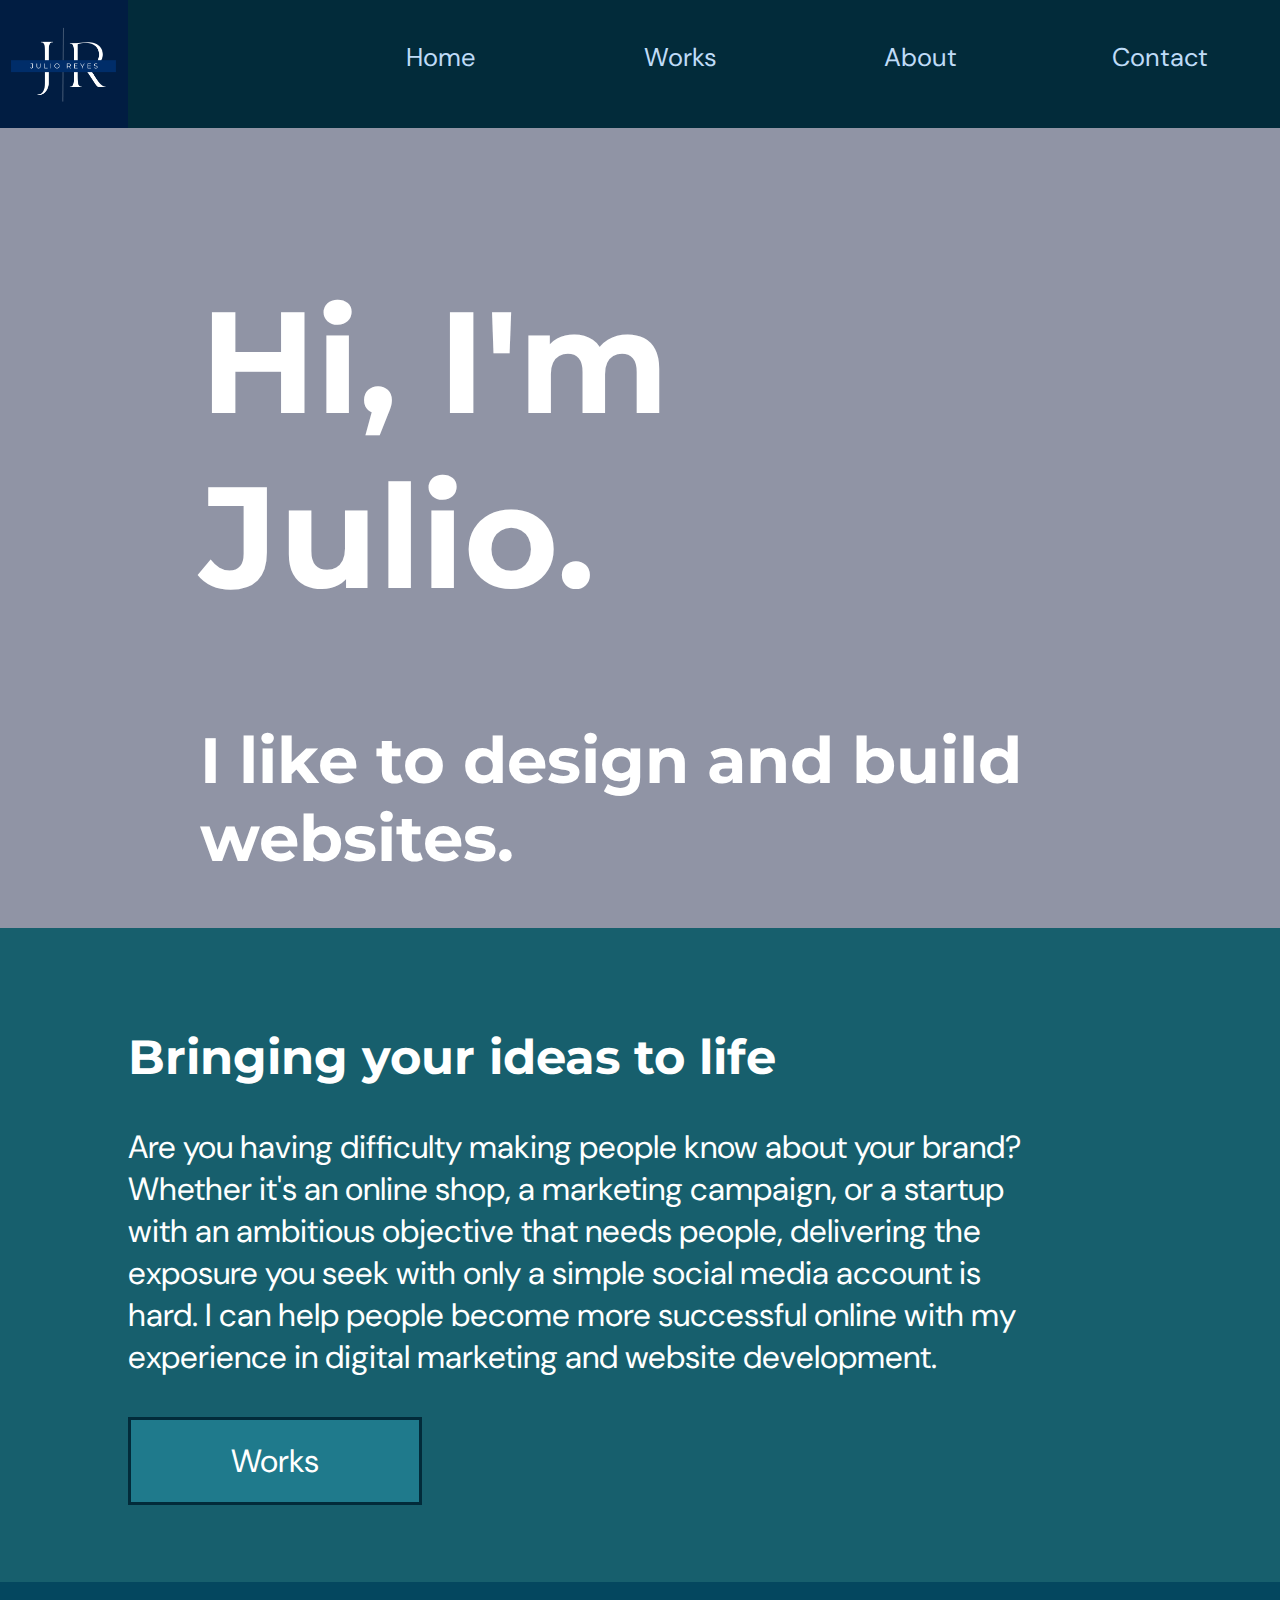
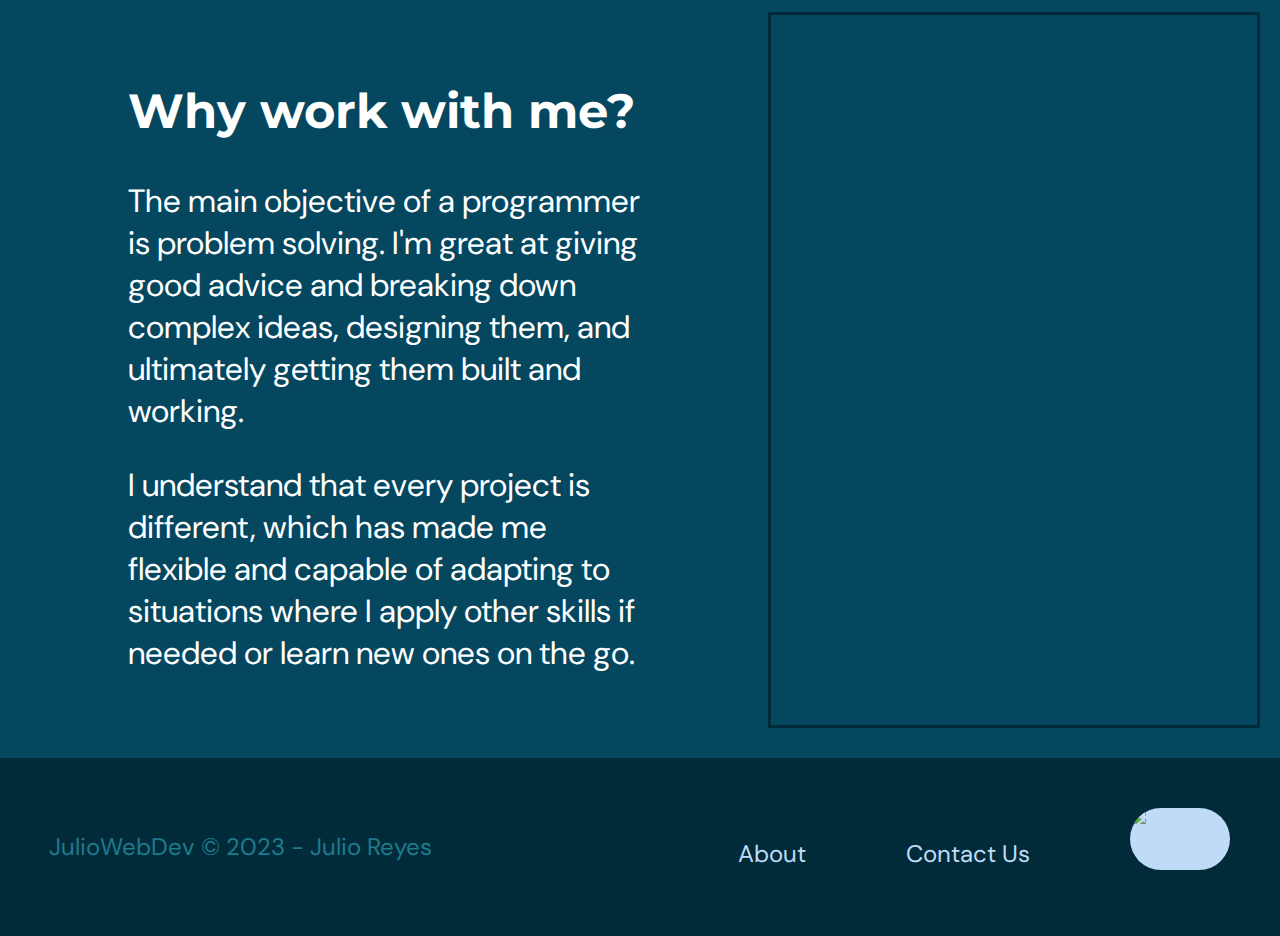
==== juliowebdev/index.html @ b4031e8c "Added CSS to homepage" ====
<!DOCTYPE html>
<html lang="en">
<head>
    <meta charset="UTF-8">
    <meta http-equiv="X-UA-Compatible" content="IE=edge">
    <meta name="viewport" content="width=device-width, initial-scale=1.0">
    <title>JulioWebDev</title>
    <link rel="stylesheet" href="styles/style.css">
</head>
<body>
    <div id="content">
        <header>
            <a id="logo_link" href="index.html">
                <img class="logo" src="images/logo.png" alt="Julio Reyes Logo">
            </a>
            <nav>
                <a href="index.html">Home</a>
                <a href="works.html">Works</a>
                <a href="about.html">About</a>
                <a href="contact.html">Contact</a>
            </nav>
        </header>
        <div id="hero">
            <div id="hero-box">
                <img id="hero-img" src="images/hero.jpg" alt="Computer with web designs">
            </div>
            <div id="hero-box-shading"></div>
            <section id="hero-msg">
                <h1 class="home-title">Hi, I'm Julio.</h1>
                <h4>I like to design and build websites.</h4>
            </section>
        </div>
        <main class="home-grid">
            <div id="home-works-bg"></div>
                <section class="home-works">
                    <h2>Bringing your ideas to life</h2>
                    <p>  Are you having difficulty making people know about your brand? Whether it's an online shop, a marketing campaign, or a startup with an ambitious objective that needs people, delivering the exposure you seek with only a simple social media account is hard.
                        I can help people become more successful online with my experience in digital marketing and website development.</p>
                    <div></div>
                    <a href="works.html">Works</a>
                    <div></div>
                </section>
            <div id="home-workwithme-bg"></div>
                    <section class="home-workwithme">
                        <h2>Why work with me?</h2>
                        <p>The main objective of a programmer is problem solving. I'm great at giving good advice and breaking down complex ideas, designing them, and ultimately getting them built and working.</p>
                        <p>I understand that every project is different, which has made me flexible and capable of adapting to situations where I apply other skills if needed or learn new ones on the go.</p>
                    </section>
                    <section class="planning">
                        <img src="images/planing.jpg" alt="Tablet with website design plan">
                    </section>
                    <div></div>
        </main>
        <footer>
            <p>JulioWebDev &copy; 2023 - Julio Reyes</p>
            <section class="footer-links">
            <a href="about.html">About</a>
            <a href="contact.html">Contact Us</a>
            </section>
            <div class="social">
                <a href="https://www.github.com/julioreyes27" target="_blank">
                    <img src="images/github_logo.png" alt="github icon">
                </a>
            </div>
        </footer>
    </div>
</body>
</html>
---- juliowebdev/styles/style.css ----
@import url('https://fonts.googleapis.com/css2?family=DM+Sans&family=Montserrat:wght@700&display=swap');

:root {
  /* change the values below to your colors from your palette */
  --primary-color: #022b3a   ;
  --secondary-color: #1f7a8c ;
  --accent1-color: #bfdbf7;
  --accent2-color: #e1e5f2;

  /* change the values below to your chosen font(s) */
  --heading-font: Montserrat;
  --paragraph-font: "DM Sans", Helvetica, sans-serif;

  /* these colors below should be chosen from among your palette colors above */
  --headline-color-on-white: #1f7a8c;  /* headlines on a white background */ 
  --headline-color-on-color: white; /* headlines on a colored background */ 
  --paragraph-color-on-white: #1f7a8c; /* paragraph text on a white background */ 
  --paragraph-color-on-color: white; /* paragraph text on a colored background */ 
  --paragraph-background-color: #1f7a8c  ;
  --nav-link-color: #bfdbf7;
  --nav-background-color: #022b3a;
  --nav-hover-link-color: white;
  --nav-hover-background-color: #1f7a8c;
}
body {
  max-width: 1600px;
  margin: 0 auto;
  padding: 0;
}
header {
  display: grid;
  grid-template-columns: 128px auto;
  background-color: var(--nav-background-color) 
}
.logo {
  width: 128px
}
#logo_link {
  height: 128px;
}
h1, h2, h3, h4, h5, h6 {
  font-family: var(--heading-font);
  color: var(--headline-color-on-white);
}
p {
  font-family: var(--paragraph-font);
  color: var(--paragraph-color-on-white);
  padding: 1em;
}
a {
  font-family: var(--paragraph-font);
  text-decoration: none;
}
nav {
  background-color: var(--nav-background-color);
  line-height: 3em;
  justify-content: right;
  text-align: center;
  font-size: 1.6em;
  list-style-type: none;
  display: flex;
}
nav a {
  min-width: 120px;
  text-decoration: none;
  padding: 10px;
  padding-top: 20px;
  font-family: var(--paragraph-font);
  margin-left: 50px;
  margin-right: 50px;
}
nav a:link, nav a:visited {
  color: var(--nav-link-color);
}
nav a:hover {
  color: var(--nav-hover-link-color);
  background-color: var(--nav-hover-background-color);
}
#hero{
  display: grid;
  grid-template-columns: 200px 3fr 200px;
  grid-template-rows: 1fr 1fr;
  margin-top: -100px; 
  height: 900px;
  overflow: hidden;
}
#hero-box {
  grid-column: 1/4;
  grid-row: 1/3;
  z-index: -2;
}
#hero-box-shading {
  background-color: rgba(13, 21, 58, 0.459);
  grid-column: 1/4;
  grid-row: 1/3;
  z-index: -1;
}
#hero-msg{
  grid-area: 1/2/2/3;
  justify-self: left;
  align-self: center;
  margin-top: 150px;
}
#hero-msg h4 {
  color: white;
  font-size: 4em;
}       
.home-title {
  font-size: 9em;
  color: white;
}
#hero-img {
  width: 100%;
}
.home-grid {
  display: grid;
  grid-template-columns: repeat(10, 1fr);
}
#home-works-bg {
  grid-column: 1/11;
  grid-row: 1/2;
  height: auto;
  background: #175f6d;
}
.home-works {
  grid-column: 2/9;
  grid-row: 1/2;
}
.home-works h2, .home-works p, .home-works a{
  color: white;
  font-size: 200%;
}
.home-works h2{
  margin-top: 100px;
  font-size: 300%;
}
.home-works p{
  padding: 0;
}
.home-works a{
  padding: 20px 100px;
  background-color: #1f7a8c;
  border: solid #022b3a;
}
.home-works div:nth-of-type(1){
  height: 30px;
}
.home-works div:nth-of-type(2){
  height: 100px;
}
#home-workwithme-bg {
  grid-column: 1/11;
  grid-row: 2/3;
  height: auto;
  background: #04475f;
}
.home-workwithme {
  grid-column: 2/6;
  grid-row: 2/3;
}
.home-workwithme h2, .home-workwithme p{
  color: white;
  font-size: 200%;
  padding: 0;
}
.home-workwithme h2{
  margin-top: 100px;
  font-size: 300%;
}
.planning {
  grid-column: 7/11;
  grid-row: 2/3;
  width: 95%;
  height: 710px;
  overflow: hidden;
  margin-top: 30px;
  margin-bottom: 30px;
  border: solid #022b3a;
}
.planning img{
  height: 730px;
  margin-top: -20px;
  margin-left: -265px;
}
footer {
  background-color: var(--nav-background-color); 
  color: #002c7d;
  padding: 25px 25px;
  display: grid;
  grid-template-columns: 500px auto 200px;
  height: 128px;
}
.footer-links {
  display: flex;
  justify-content: right;
  align-content: center;
  list-style-type: none;
  margin-top: 30px;
}
footer p, footer a{
  font-size: 1.5em; 
}    
footer a {
  text-decoration: none;
  padding: 25px;
  height: 30px;
  margin-left: 50px;

}
footer a:link, footer a:visited {
  color: var(--nav-link-color);
}
footer a:hover {
  color: var(--nav-hover-link-color);
  background-color: var(--nav-hover-background-color);
  border-radius: 100px;
}
.social img {
  background-color: var(--nav-link-color);
  width: 80px;
  border-radius: 100px;
}
.social a {
  display: inline-block;
  height: 80px;
  margin-left: 50px;
}
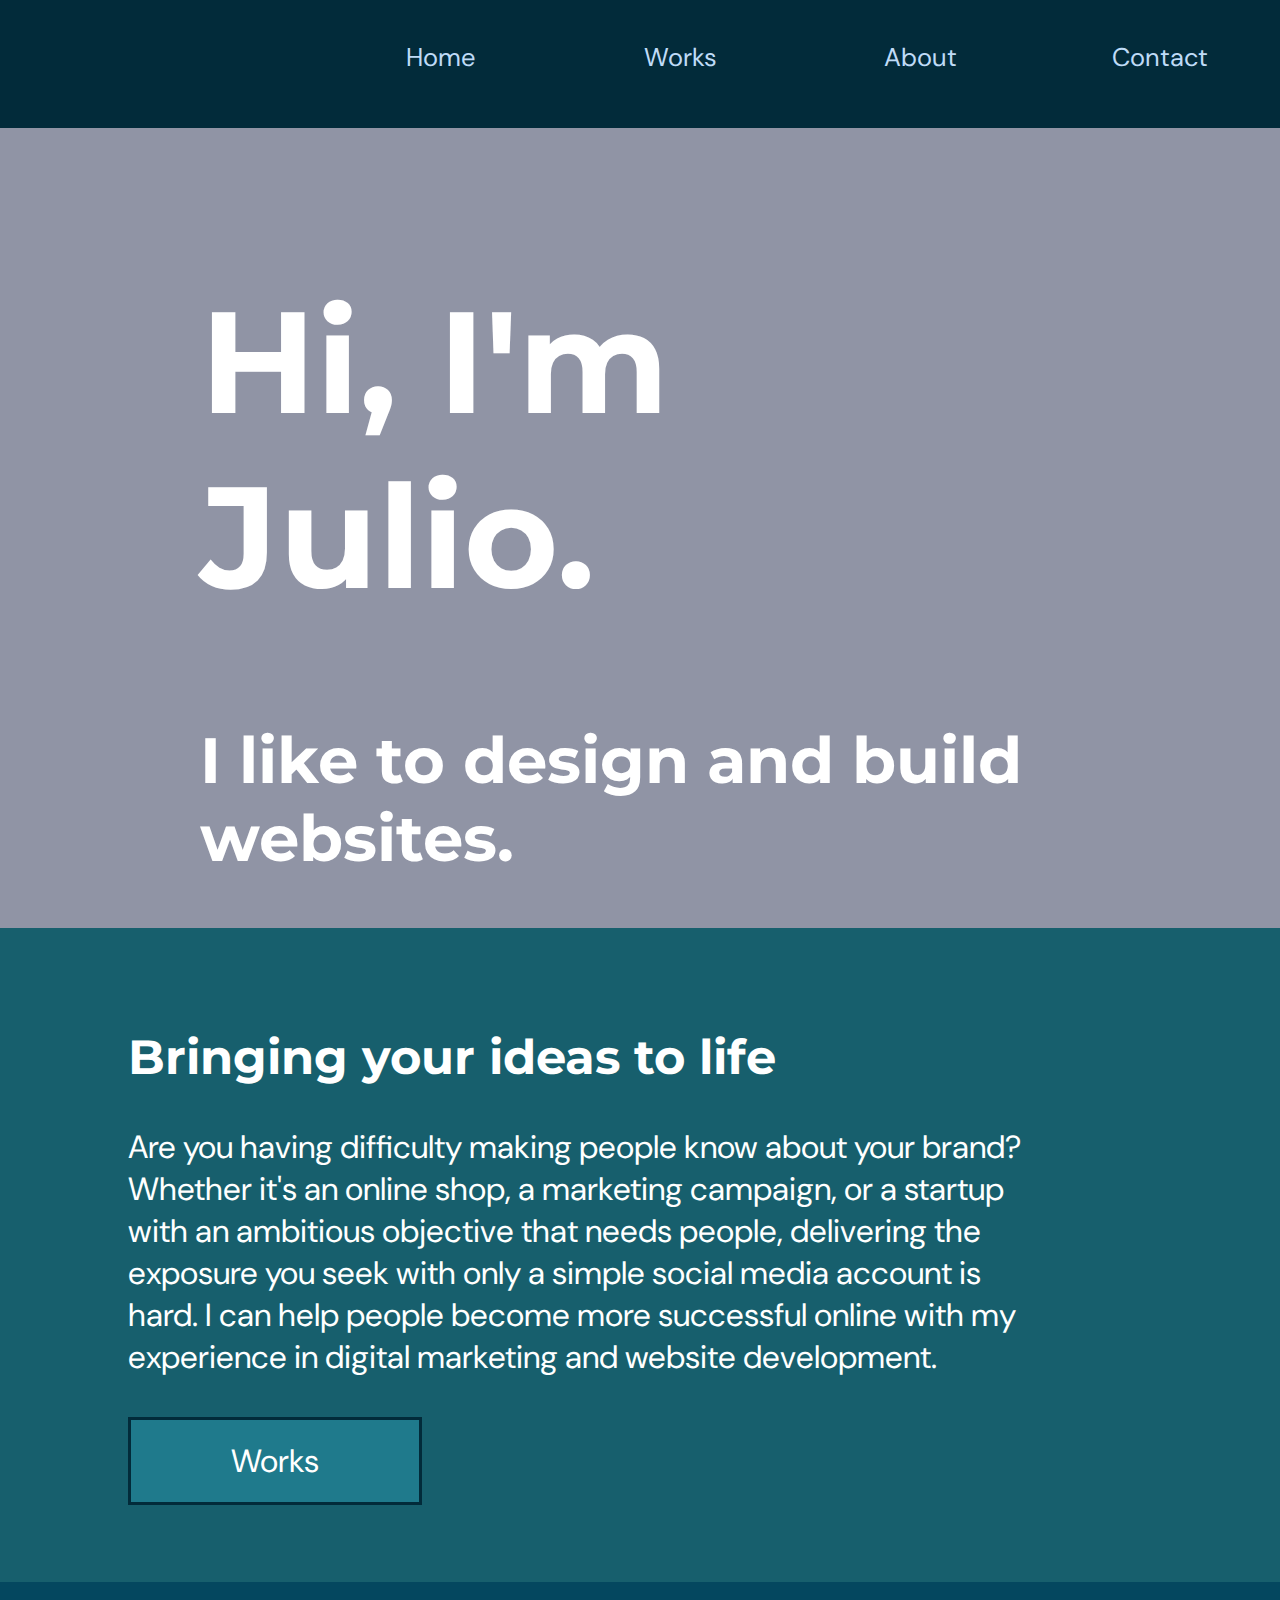
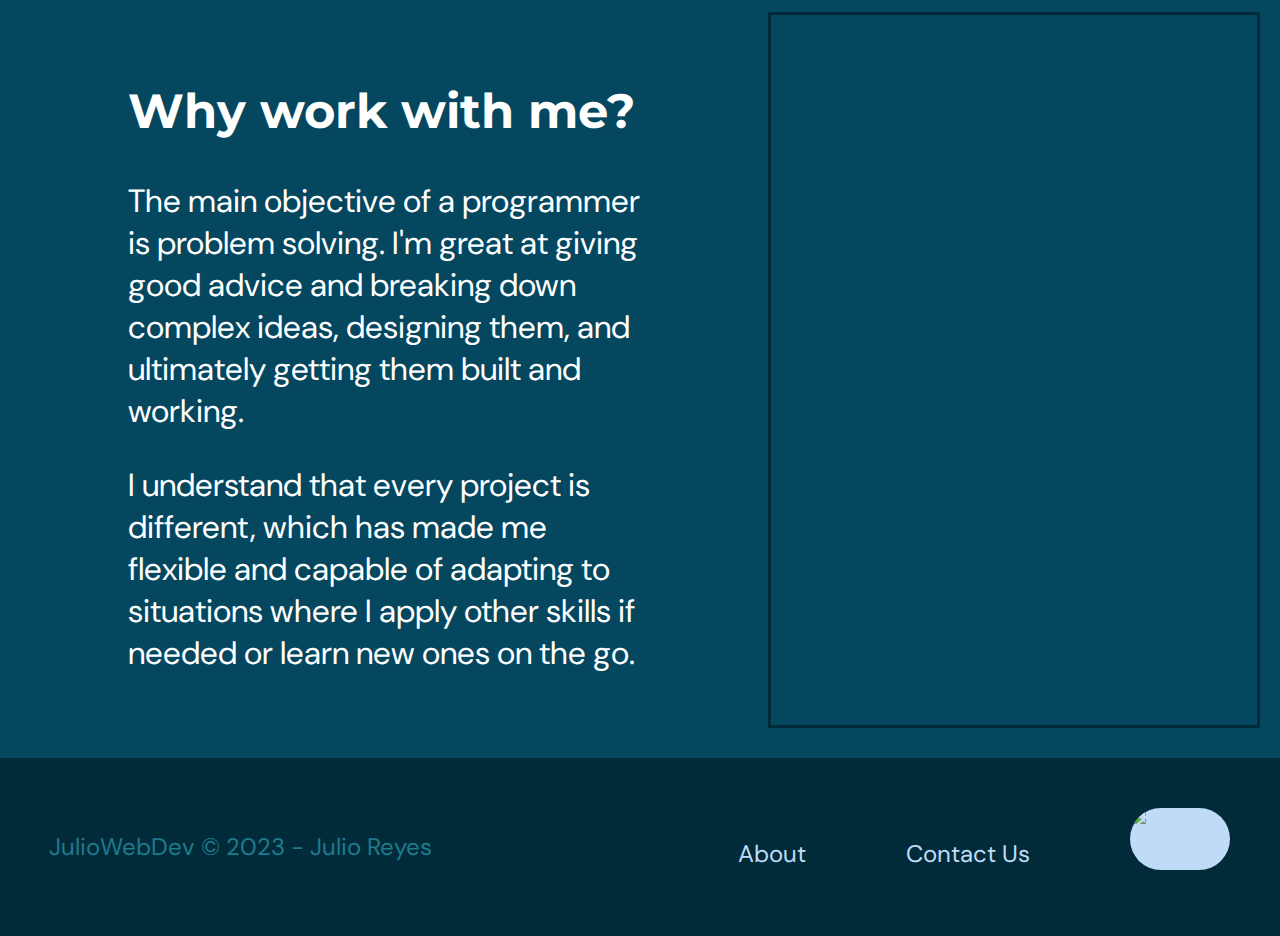
==== commit 20d19848: "Added action for Logo to rotate when hovered over" ====
--- a/juliowebdev/index.html
+++ b/juliowebdev/index.html
@@ -10,9 +10,20 @@
 <body>
     <div id="content">
         <header>
-            <a id="logo_link" href="index.html">
-                <img class="logo" src="images/logo.png" alt="Julio Reyes Logo">
-            </a>
+            <div class="flip-box">
+                <div class="flip-box-inner">
+                  <div class="flip-box-front">
+                    <a id="logo_link" href="index.html">
+                        <img class="logo" src="images/logo.png" alt="Julio Reyes Logo">
+                    </a>
+                  </div>
+                  <div class="flip-box-back">
+                    <a id="logo_link" href="index.html">
+                        <img class="logo" src="images/logo.png" alt="Julio Reyes Logo">
+                    </a>
+                  </div>
+                </div>
+              </div> 
             <nav>
                 <a href="index.html">Home</a>
                 <a href="works.html">Works</a>
@@ -46,17 +57,17 @@
                         <p>The main objective of a programmer is problem solving. I'm great at giving good advice and breaking down complex ideas, designing them, and ultimately getting them built and working.</p>
                         <p>I understand that every project is different, which has made me flexible and capable of adapting to situations where I apply other skills if needed or learn new ones on the go.</p>
                     </section>
-                    <section class="planning">
+                    <div class="planning">
                         <img src="images/planing.jpg" alt="Tablet with website design plan">
-                    </section>
+                    </div>
                     <div></div>
         </main>
         <footer>
             <p>JulioWebDev &copy; 2023 - Julio Reyes</p>
-            <section class="footer-links">
+            <div class="footer-links">
             <a href="about.html">About</a>
             <a href="contact.html">Contact Us</a>
-            </section>
+            </div>
             <div class="social">
                 <a href="https://www.github.com/julioreyes27" target="_blank">
                     <img src="images/github_logo.png" alt="github icon">
--- a/juliowebdev/styles/style.css
+++ b/juliowebdev/styles/style.css
@@ -38,6 +38,35 @@
 #logo_link {
   height: 128px;
 }
+.flip-box {
+  background-color: transparent;
+  width: 128px;
+  height: 128px;
+}
+
+/* This container is needed to position the front and back side */
+.flip-box-inner {
+  position: relative;
+  width: 100%;
+  height: 100%;
+  text-align: center;
+  transition: transform 0.8s;
+  transform-style: preserve-3d;
+}
+
+/* Do an horizontal flip when you move the mouse over the flip box container */
+.flip-box:hover .flip-box-inner {
+  transform: rotateY(180deg);
+}
+
+/* Position the front and back side */
+.flip-box-front, .flip-box-back {
+  position: absolute;
+  width: 100%;
+  height: 100%;
+  -webkit-backface-visibility: hidden; /* Safari */
+  backface-visibility: hidden;
+}
 h1, h2, h3, h4, h5, h6 {
   font-family: var(--heading-font);
   color: var(--headline-color-on-white);
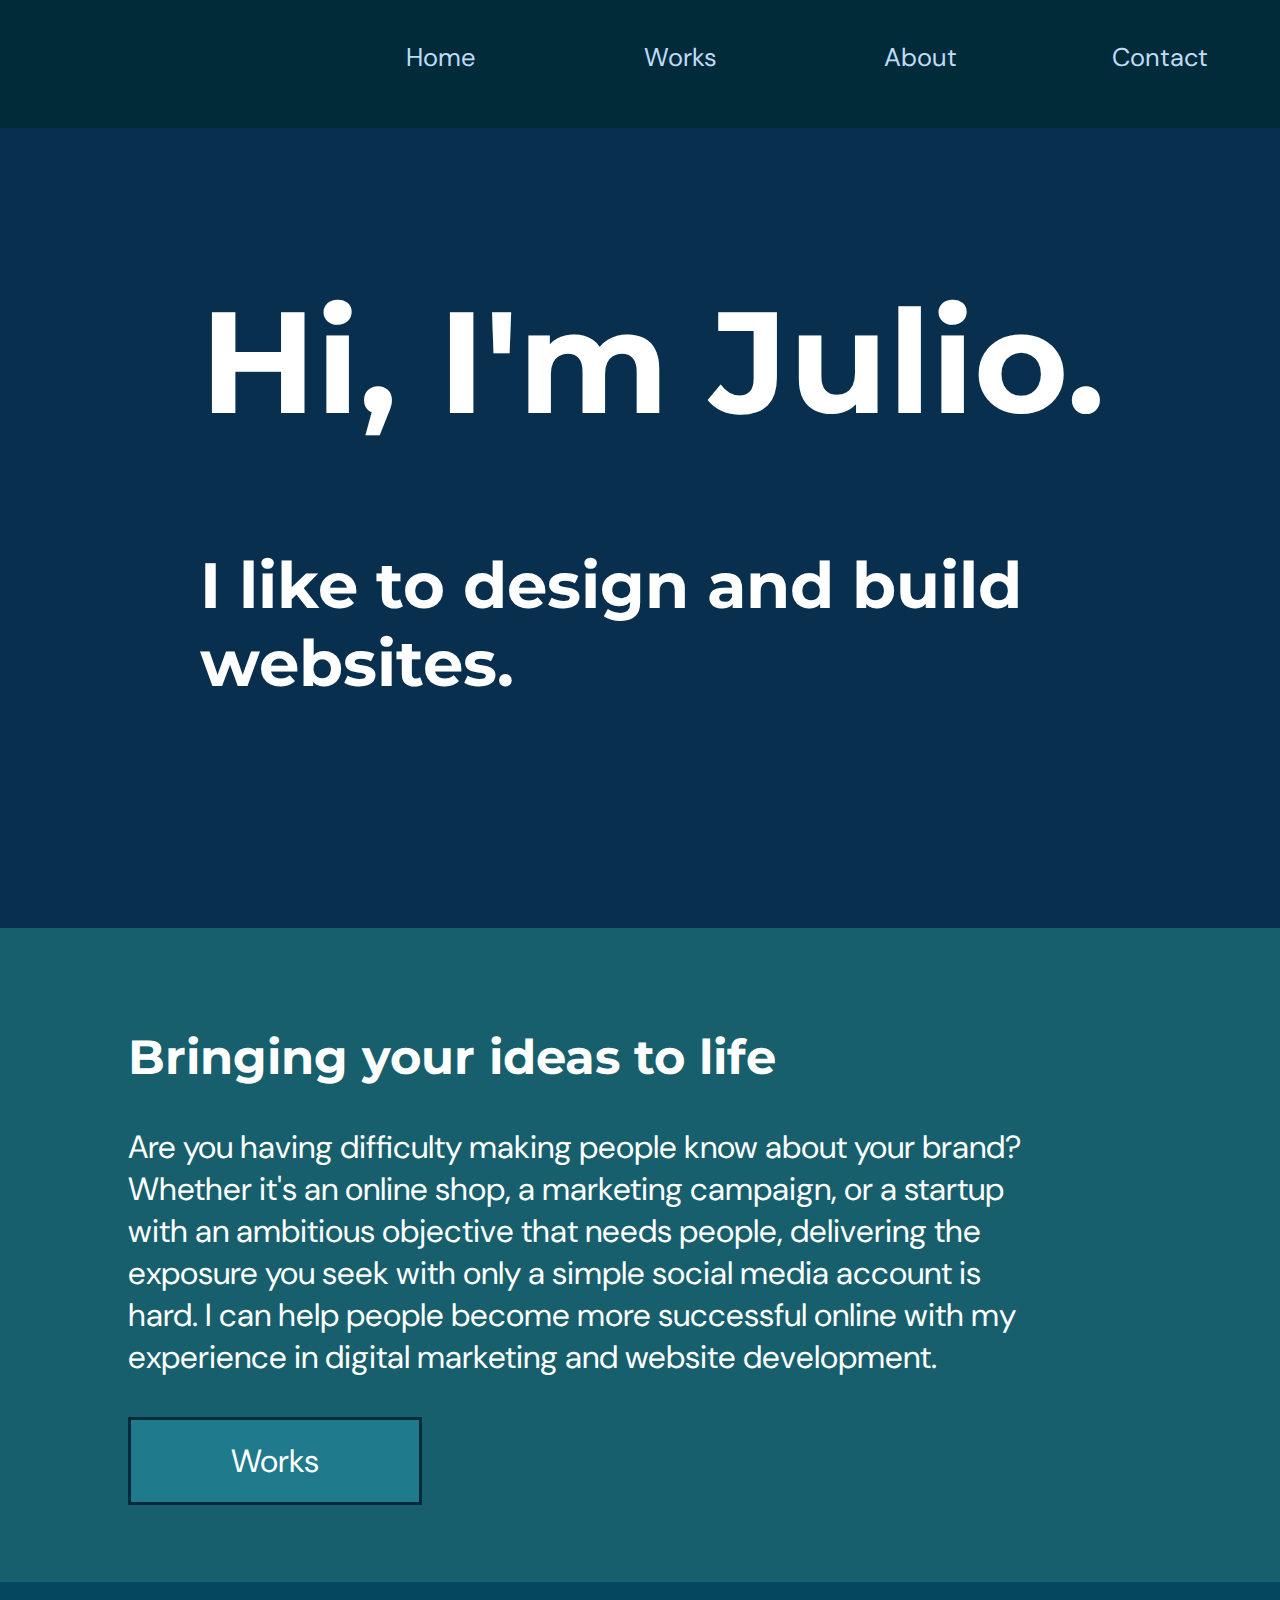
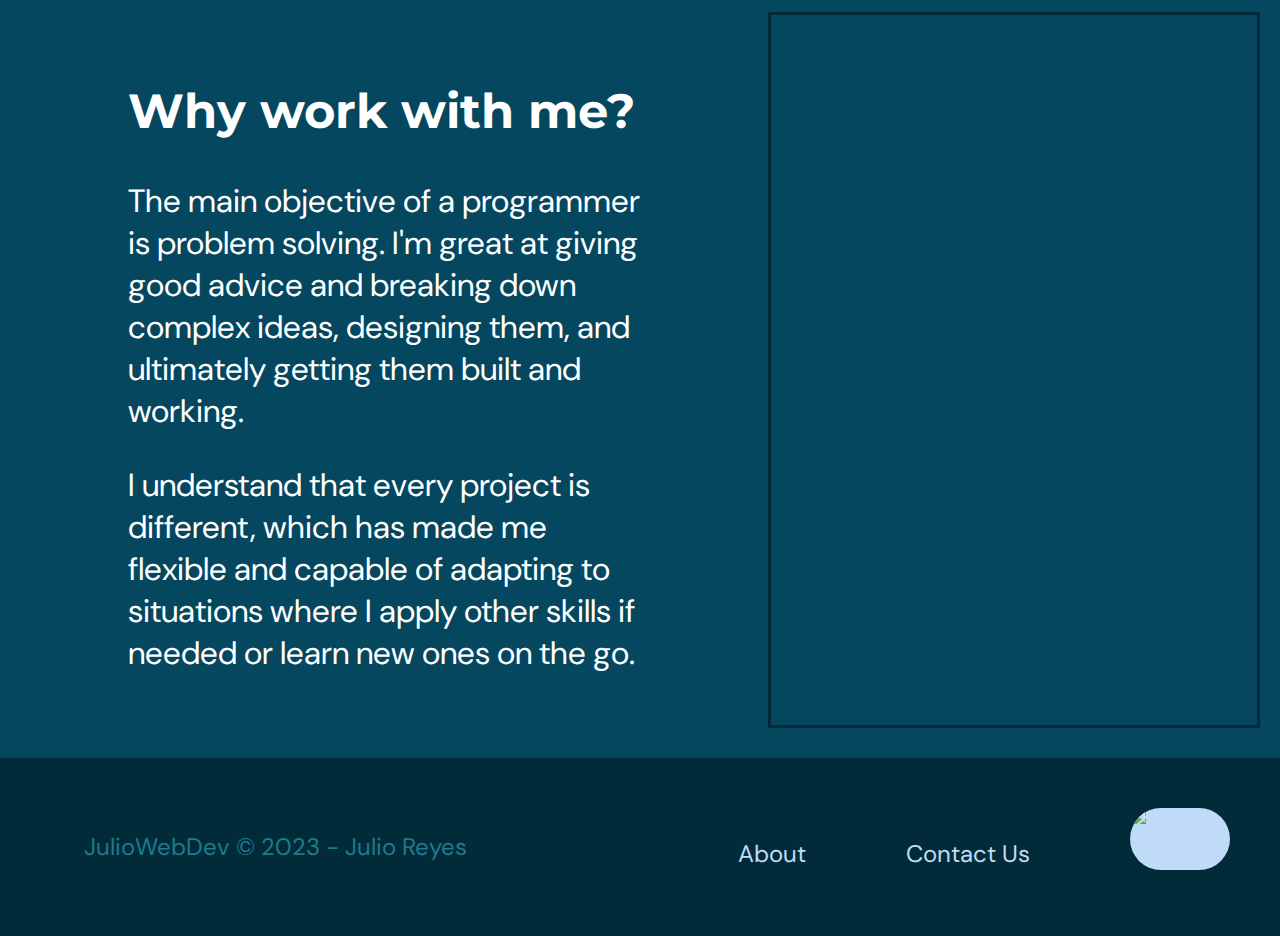
==== commit 1c01cce6: "Updated Hyperlinks" ====
--- a/juliowebdev/index.html
+++ b/juliowebdev/index.html
@@ -13,12 +13,12 @@
             <div class="flip-box">
                 <div class="flip-box-inner">
                   <div class="flip-box-front">
-                    <a id="logo_link" href="index.html">
+                    <a class="logo_link" href="index.html">
                         <img class="logo" src="images/logo.png" alt="Julio Reyes Logo">
                     </a>
                   </div>
                   <div class="flip-box-back">
-                    <a id="logo_link" href="index.html">
+                    <a class="logo_link" href="index.html">
                         <img class="logo" src="images/logo.png" alt="Julio Reyes Logo">
                     </a>
                   </div>
@@ -69,7 +69,7 @@
             <a href="contact.html">Contact Us</a>
             </div>
             <div class="social">
-                <a href="https://www.github.com/julioreyes27" target="_blank">
+                <a href="https://www.github.com/Julirey" target="_blank">
                     <img src="images/github_logo.png" alt="github icon">
                 </a>
             </div>
--- a/juliowebdev/styles/style.css
+++ b/juliowebdev/styles/style.css
@@ -26,7 +26,10 @@
   max-width: 1600px;
   margin: 0 auto;
   padding: 0;
-}
+  background-color: #04475f;
+}
+
+/* header */
 header {
   display: grid;
   grid-template-columns: 128px auto;
@@ -35,7 +38,7 @@
 .logo {
   width: 128px
 }
-#logo_link {
+.logo_link {
   height: 128px;
 }
 .flip-box {
@@ -75,6 +78,7 @@
   font-family: var(--paragraph-font);
   color: var(--paragraph-color-on-white);
   padding: 1em;
+  text-align: center;
 }
 a {
   font-family: var(--paragraph-font);
@@ -105,9 +109,10 @@
   color: var(--nav-hover-link-color);
   background-color: var(--nav-hover-background-color);
 }
+/* homepage */
 #hero{
   display: grid;
-  grid-template-columns: 200px 3fr 200px;
+  grid-template-columns: 200px 3fr 50px;
   grid-template-rows: 1fr 1fr;
   margin-top: -100px; 
   height: 900px;
@@ -139,7 +144,7 @@
   color: white;
 }
 #hero-img {
-  width: 100%;
+  height: 120%;
 }
 .home-grid {
   display: grid;
@@ -158,6 +163,7 @@
 .home-works h2, .home-works p, .home-works a{
   color: white;
   font-size: 200%;
+  text-align: left;
 }
 .home-works h2{
   margin-top: 100px;
@@ -191,6 +197,7 @@
   color: white;
   font-size: 200%;
   padding: 0;
+  text-align: left;
 }
 .home-workwithme h2{
   margin-top: 100px;
@@ -211,6 +218,203 @@
   margin-top: -20px;
   margin-left: -265px;
 }
+/* works.html */
+#headline {
+  background-image: linear-gradient(rgba(0, 0, 0, 0.5), rgba(0, 0, 0, 0.5)), url("/juliowebdev/images/code_bg.jpg"), url("/wdd130/juliowebdev/images/code_bg.jpg");
+  background-position: center;
+  background-repeat: no-repeat;
+  background-size: cover;
+  position: relative;
+  height: 150px;
+  line-height: 150px;
+}
+.works-title {
+  color: white;
+  margin: 0 auto;
+  font-size: 300%;
+  text-align: center;
+}
+.works-content {
+  margin: 0 120px;
+}
+.works-content p:nth-of-type(2) {
+  margin: 75px 0;
+}
+.works-msg {
+  color: white;
+  font-size: 120%;
+}
+.works-card {
+  display: grid;
+  grid-template-columns: 50% 50%;
+  grid-template-rows: 300px 50px;
+  background: #1f7a8c;
+  border-radius: 10px;
+  overflow: hidden;
+}
+.card-img {
+  grid-column: 1/2;
+  grid-row: 1/2;
+  width: 100%;
+  height: 100%;
+}
+.card-link {
+  grid-column: 1/2;
+  grid-row: 2/3;
+  background-color: var(--nav-background-color);
+  line-height: 50px;
+  text-align: center;
+  color: var(--nav-link-color);
+  font-size: 150%;
+}
+.card-message {
+  grid-column: 2/3;
+  grid-row: 1/3;
+  color: white;
+  font-size: 160%;
+  text-align: left;
+}
+/* about.html */
+.about-content {
+  margin: 75px 75px;
+}
+.about-content p, .about-content h1 {
+  color: white;
+  text-align: left;
+}
+.aboutme-box {
+  display: grid;
+  grid-template-columns: 75% auto;
+  grid-template-rows: 100px 200px 200px;
+  background: #1f7a8c;
+  border: solid #022b3a;
+  padding-left: 25px;
+}
+.aboutme-box h1 {
+  grid-column: 1/2;
+  grid-row: 1/2;
+
+}
+.aboutme-box p:nth-of-type(1){
+  grid-column: 1/2;
+  grid-row: 2/3;
+}
+.aboutme-box p:nth-of-type(2){
+  grid-column: 1/2;
+  grid-row: 3/4;
+}
+.self-portrait-container {
+  grid-column: 2/3;
+  grid-row: 1/4;
+  overflow: hidden;
+}
+.aboutme-box img {
+  width: 400px;
+  margin-left: -10px;
+}
+.divider {
+  height: 75px;
+}
+.outsideofwork-box {
+  display: grid;
+  grid-template-columns: 40% auto;
+  grid-template-rows: 100px 1fr;
+  background: #1f7a8c;
+  border: solid #022b3a;
+}
+.outsideofwork-box h1 {
+  grid-column: 2/3;
+  grid-row: 1/2;
+  text-align: right;
+  padding-right: 50px;
+}
+.outsideofwork-box p {
+  grid-column: 2/3;
+  grid-row: 2/3;
+  padding-left: 30px;
+}
+.book-container {
+  grid-column: 1/2;
+  grid-row: 1/3;
+  width: 100%;
+  height: 500px;
+  overflow: hidden;
+}
+.outsideofwork-box img {
+  width: 600px;
+}
+.relax-box {
+  display: grid;
+  grid-template-columns: 2fr;
+  grid-template-rows: 400px 100px;
+  background: #1f7a8c;
+  border: solid #022b3a;
+}
+.relax-box p {
+  grid-column: 1/3;
+  grid-row: 2/3;
+  padding-left: 30px;
+  text-align: center;
+}
+.relax-box a {
+  color: white;
+}
+.relax-container {
+  grid-column: 1/3;
+  grid-row: 1/3;
+  width: 100%;
+  height: 500px;
+  overflow: hidden;
+}
+.relax-box img {
+  width: 100%;
+  margin-top: -200px;
+}
+/* contact.html */
+#headline-contact {
+  background-image: linear-gradient(rgba(0, 0, 0, 0.5), rgba(0, 0, 0, 0.5)), url("/juliowebdev/images/letters.jpg"), url("/wdd130/juliowebdev/images/letters.jpg");
+  background-position: center;
+  background-repeat: no-repeat;
+  background-size: cover;
+  position: relative;
+  height: 150px;
+  line-height: 150px;
+}
+.contact-title {
+  color: white;
+  margin: 0 auto;
+  font-size: 300%;
+  text-align: center;
+}
+.contact-grid {
+  margin: 75px 200px;
+}
+.contact-grid p {
+  color: white;
+  text-align: left;
+  font-size: 150%;
+}
+.contactme-box {
+  display: grid;
+  grid-template-columns: 396px auto;
+  grid-template-rows: 250px 250px;
+  background: #1f7a8c;
+  border: solid #022b3a;
+  overflow: hidden;
+}
+.contactme-box p:nth-of-type(1){
+  grid-column: 2/3;
+  grid-row: 1/2;
+}
+.contactme-box p:nth-of-type(2){
+  grid-column: 2/3;
+  grid-row: 2/3;
+}
+.letter {
+  grid-column: 1/2;
+  grid-row: 1/2;
+}
+/* footer */
 footer {
   background-color: var(--nav-background-color); 
   color: #002c7d;
@@ -234,7 +438,6 @@
   padding: 25px;
   height: 30px;
   margin-left: 50px;
-
 }
 footer a:link, footer a:visited {
   color: var(--nav-link-color);
